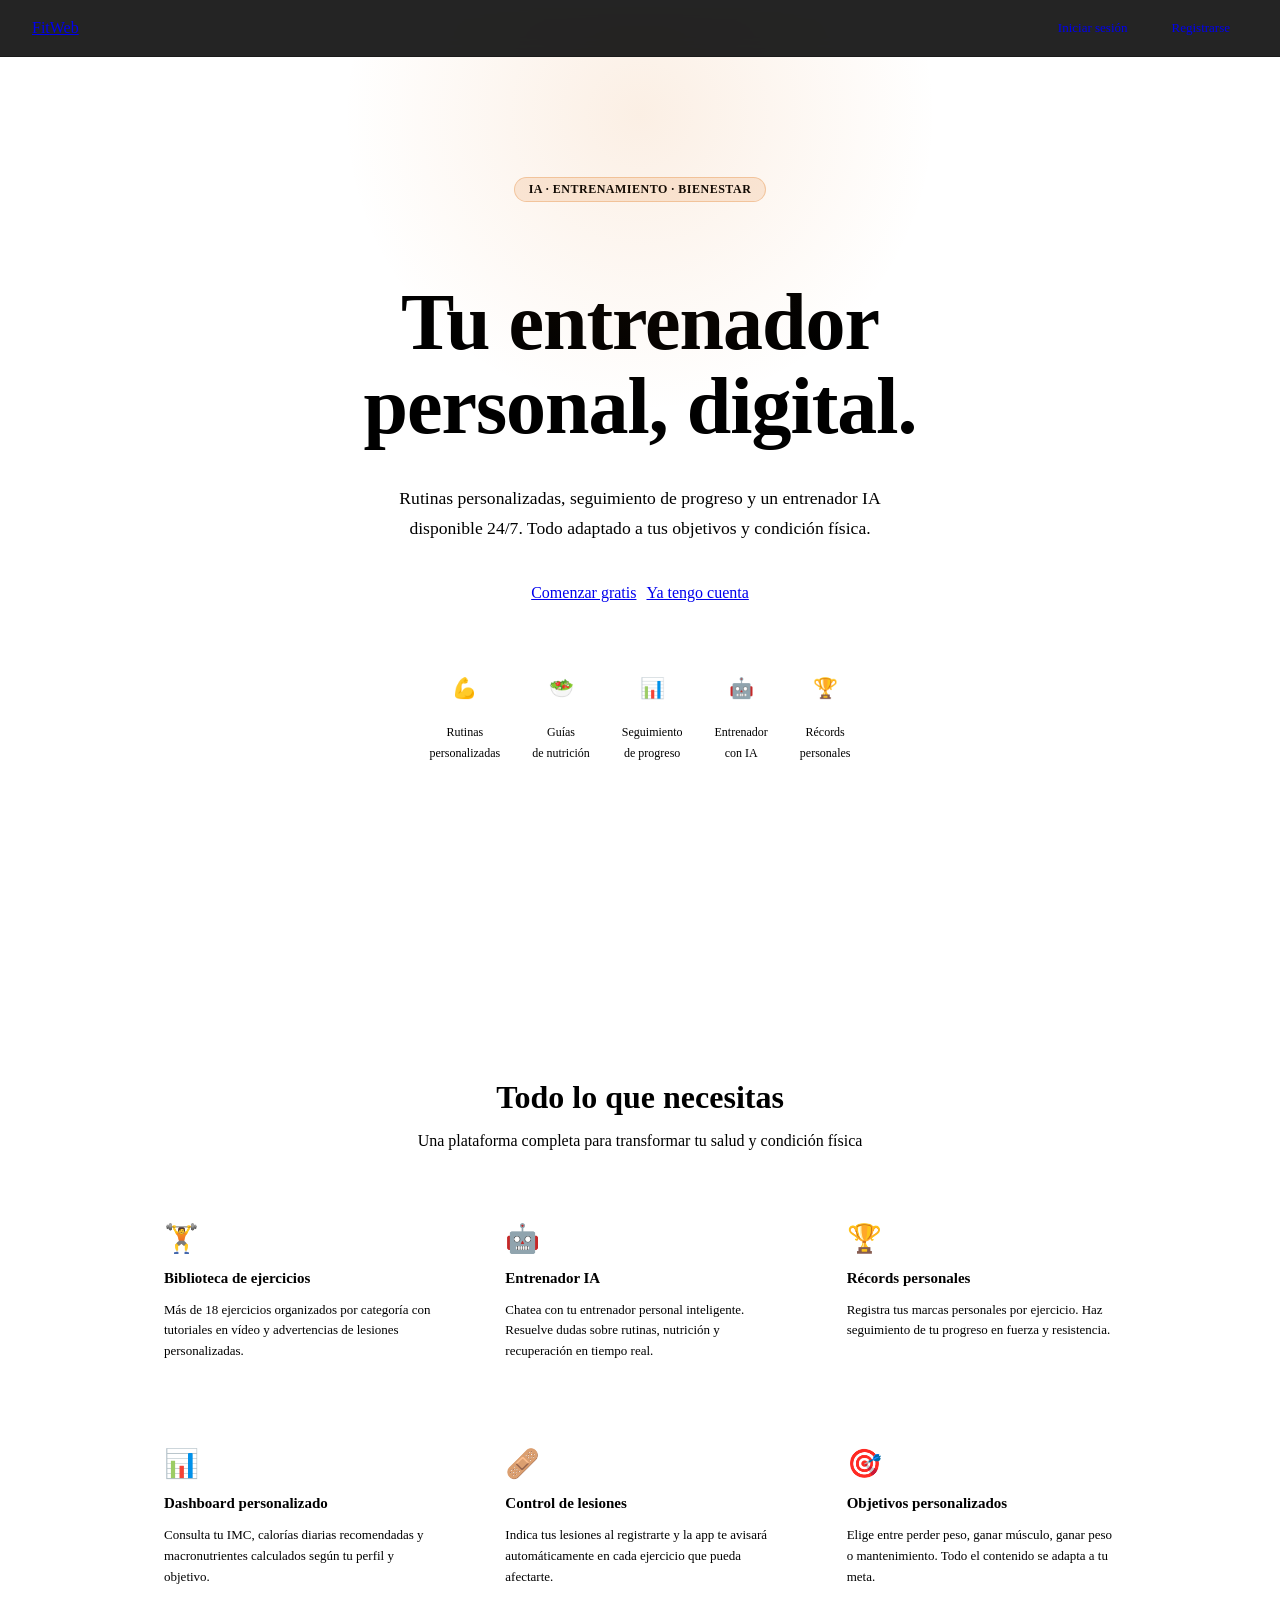
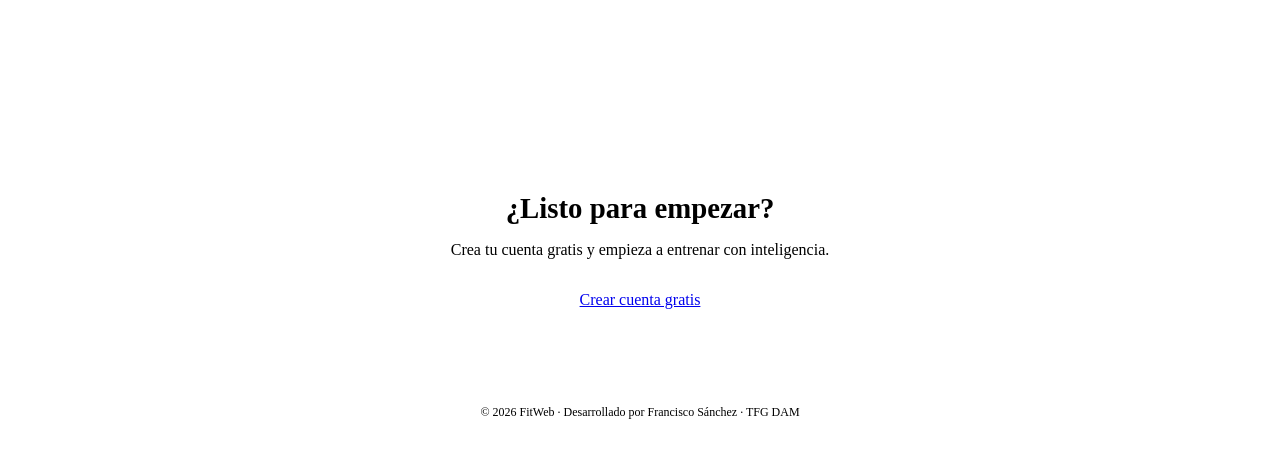
==== src/main/resources/static/index.html @ 60fb47d3 "version tfg 15-04" ====
<!DOCTYPE html>
<html lang="es">
<head>
    <meta charset="UTF-8"/>
    <meta name="viewport" content="width=device-width,initial-scale=1"/>
    <title>FitWeb — Tu entrenador personal digital</title>
    <link rel="stylesheet" href="/css/styles.css"/>
    <style>
        header{position:fixed;top:0;left:0;right:0;z-index:100;background:rgba(13,13,13,.9);backdrop-filter:blur(8px);border-bottom:1px solid #1a1a1a;padding:0 2rem;height:56px;display:flex;align-items:center;justify-content:space-between}
        .hero{min-height:100vh;display:flex;flex-direction:column;align-items:center;justify-content:center;text-align:center;padding:2rem;position:relative;overflow:hidden}
        .hero::before{content:'';position:absolute;top:-20%;left:50%;transform:translateX(-50%);width:600px;height:600px;background:radial-gradient(circle,rgba(224,123,34,.12) 0%,transparent 70%);pointer-events:none}
        .hero-tag{background:rgba(224,123,34,.15);border:1px solid rgba(224,123,34,.3);color:var(--accent3);padding:4px 14px;border-radius:20px;font-size:12px;font-weight:600;letter-spacing:.5px;text-transform:uppercase;margin-bottom:1.5rem;display:inline-block}
        .hero h1{font-size:clamp(2.5rem,7vw,5rem);font-weight:800;line-height:1.05;letter-spacing:-1px;margin-bottom:1.2rem}
        .hero h1 span{color:var(--accent)}
        .hero p{font-size:1.1rem;color:var(--text2);max-width:500px;line-height:1.7;margin-bottom:2.5rem}
        .hero-btns{display:flex;gap:10px;flex-wrap:wrap;justify-content:center}
        .hero-features{display:flex;gap:2rem;margin-top:4rem;flex-wrap:wrap;justify-content:center}
        .hf{text-align:center}
        .hf-icon{width:44px;height:44px;background:var(--bg3);border:1px solid var(--border);border-radius:var(--radius);display:flex;align-items:center;justify-content:center;margin:0 auto 8px;font-size:20px}
        .hf p{font-size:12px;color:var(--text2)}

        /* Sección features */
        .features-section{padding:5rem 2rem;max-width:1000px;margin:0 auto}
        .features-section h2{font-size:2rem;font-weight:800;text-align:center;margin-bottom:.8rem}
        .features-section .sub{text-align:center;color:var(--text2);margin-bottom:3rem}
        .features-grid{display:grid;grid-template-columns:repeat(auto-fit,minmax(280px,1fr));gap:1.5rem}
        .feature-card{background:var(--bg2);border:1px solid var(--border);border-radius:var(--radius);padding:1.5rem}
        .feature-card .fc-icon{font-size:28px;margin-bottom:.8rem}
        .feature-card h3{font-size:15px;font-weight:700;margin-bottom:.5rem}
        .feature-card p{font-size:13px;color:var(--text2);line-height:1.6}

        /* CTA final */
        .cta-section{text-align:center;padding:4rem 2rem;border-top:1px solid var(--border)}
        .cta-section h2{font-size:1.8rem;font-weight:800;margin-bottom:.8rem}
        .cta-section p{color:var(--text2);margin-bottom:2rem}

        footer{text-align:center;padding:2rem;border-top:1px solid var(--border);color:var(--text3);font-size:12px}
    </style>
</head>
<body>

<header>
    <a href="/index.html" class="logo">Fit<span>Web</span></a>
    <div style="display:flex;gap:8px">
        <a href="/login.html" class="btn-outline" style="padding:7px 18px;font-size:13px;text-decoration:none">Iniciar sesión</a>
        <a href="/login.html?tab=register" class="btn-primary" style="padding:7px 18px;font-size:13px;text-decoration:none">Registrarse</a>
    </div>
</header>

<div class="hero">
    <div class="hero-tag">IA · Entrenamiento · Bienestar</div>
    <h1>Tu entrenador<br><span>personal, digital.</span></h1>
    <p>Rutinas personalizadas, seguimiento de progreso y un entrenador IA disponible 24/7. Todo adaptado a tus objetivos y condición física.</p>
    <div class="hero-btns">
        <a href="/login.html?tab=register" class="btn-primary">Comenzar gratis</a>
        <a href="/login.html" class="btn-outline">Ya tengo cuenta</a>
    </div>
    <div class="hero-features">
        <div class="hf"><div class="hf-icon">💪</div><p>Rutinas<br>personalizadas</p></div>
        <div class="hf"><div class="hf-icon">🥗</div><p>Guías<br>de nutrición</p></div>
        <div class="hf"><div class="hf-icon">📊</div><p>Seguimiento<br>de progreso</p></div>
        <div class="hf"><div class="hf-icon">🤖</div><p>Entrenador<br>con IA</p></div>
        <div class="hf"><div class="hf-icon">🏆</div><p>Récords<br>personales</p></div>
    </div>
</div>

<div class="features-section">
    <h2>Todo lo que necesitas</h2>
    <p class="sub">Una plataforma completa para transformar tu salud y condición física</p>
    <div class="features-grid">
        <div class="feature-card">
            <div class="fc-icon">🏋️</div>
            <h3>Biblioteca de ejercicios</h3>
            <p>Más de 18 ejercicios organizados por categoría con tutoriales en vídeo y advertencias de lesiones personalizadas.</p>
        </div>
        <div class="feature-card">
            <div class="fc-icon">🤖</div>
            <h3>Entrenador IA</h3>
            <p>Chatea con tu entrenador personal inteligente. Resuelve dudas sobre rutinas, nutrición y recuperación en tiempo real.</p>
        </div>
        <div class="feature-card">
            <div class="fc-icon">🏆</div>
            <h3>Récords personales</h3>
            <p>Registra tus marcas personales por ejercicio. Haz seguimiento de tu progreso en fuerza y resistencia.</p>
        </div>
        <div class="feature-card">
            <div class="fc-icon">📊</div>
            <h3>Dashboard personalizado</h3>
            <p>Consulta tu IMC, calorías diarias recomendadas y macronutrientes calculados según tu perfil y objetivo.</p>
        </div>
        <div class="feature-card">
            <div class="fc-icon">🩹</div>
            <h3>Control de lesiones</h3>
            <p>Indica tus lesiones al registrarte y la app te avisará automáticamente en cada ejercicio que pueda afectarte.</p>
        </div>
        <div class="feature-card">
            <div class="fc-icon">🎯</div>
            <h3>Objetivos personalizados</h3>
            <p>Elige entre perder peso, ganar músculo, ganar peso o mantenimiento. Todo el contenido se adapta a tu meta.</p>
        </div>
    </div>
</div>

<div class="cta-section">
    <h2>¿Listo para empezar?</h2>
    <p>Crea tu cuenta gratis y empieza a entrenar con inteligencia.</p>
    <a href="/login.html?tab=register" class="btn-primary">Crear cuenta gratis</a>
</div>

<footer>
    © 2026 FitWeb · Desarrollado por Francisco Sánchez · TFG DAM
</footer>

<script src="/js/auth.js"></script>
<script>
    // Si ya está logueado, redirigir al menú
    if (getUser()) window.location.href = '/menu.html';
</script>
</body>
</html>
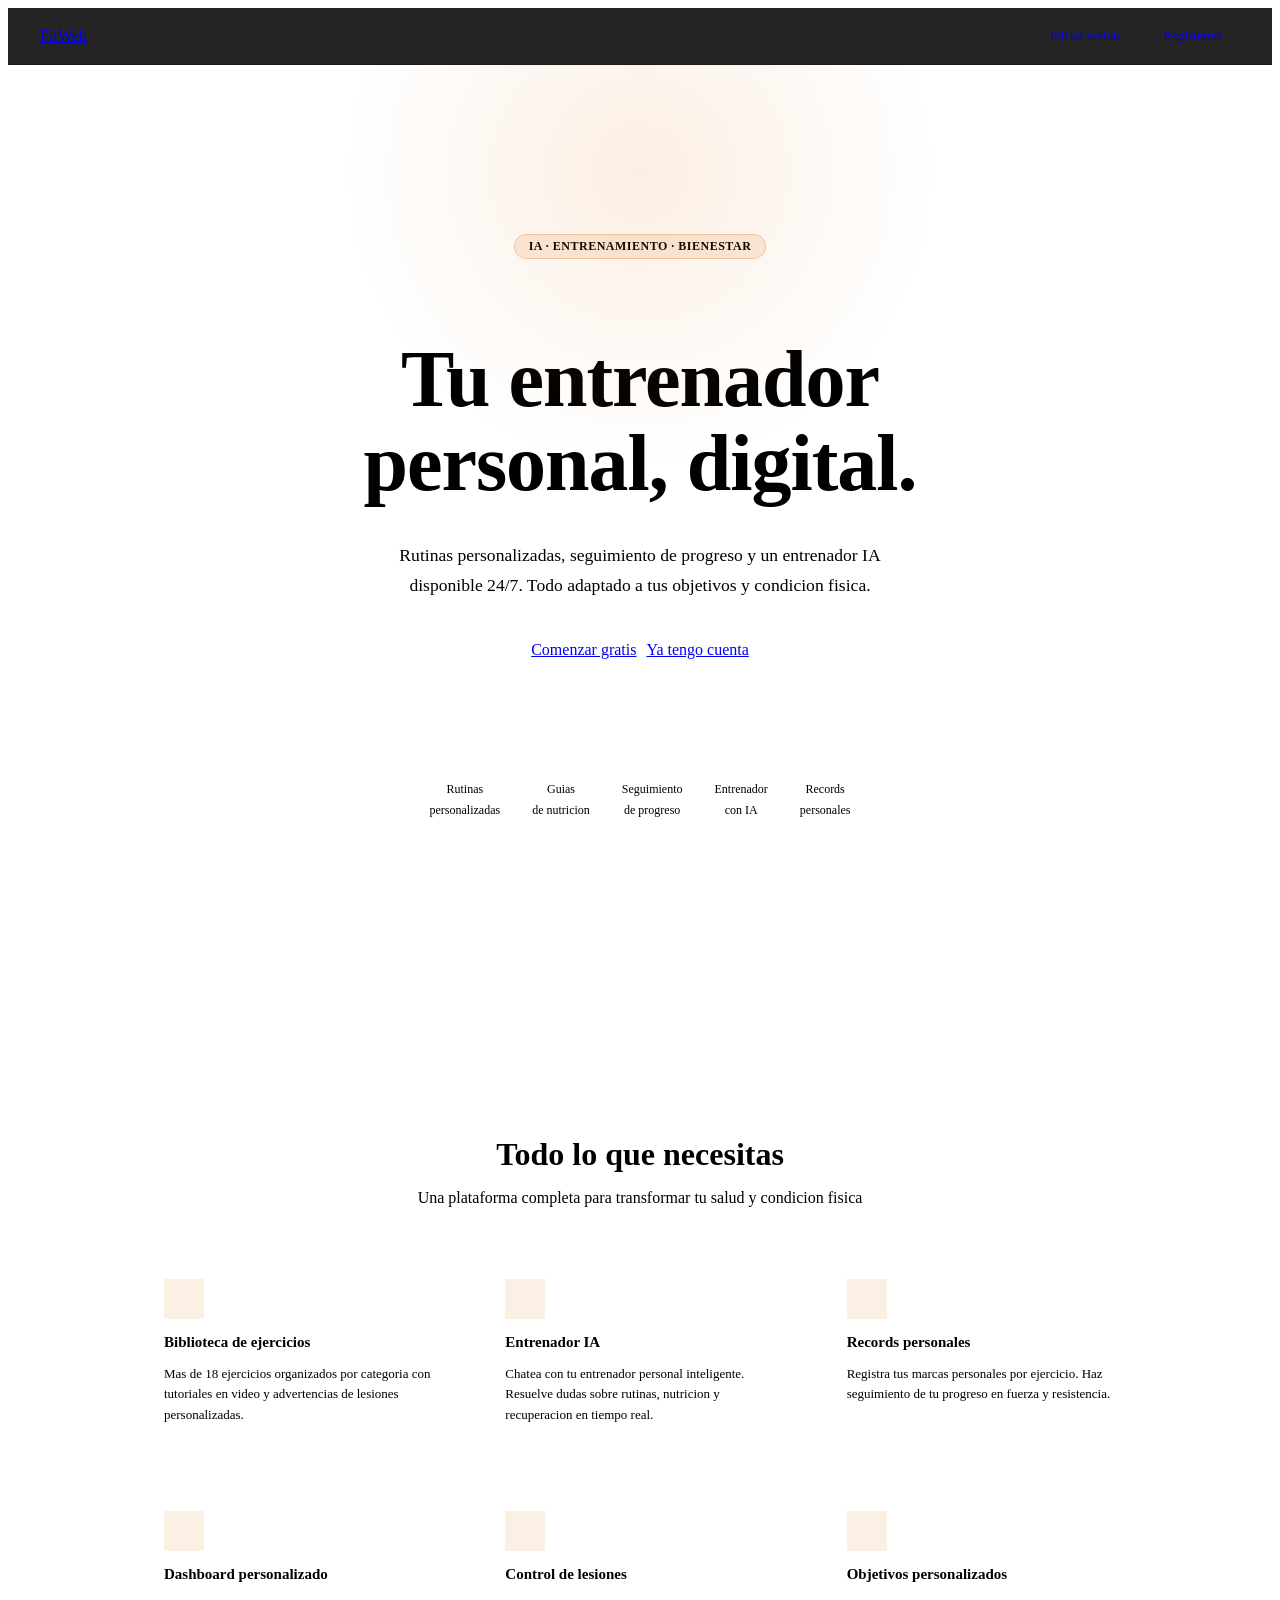
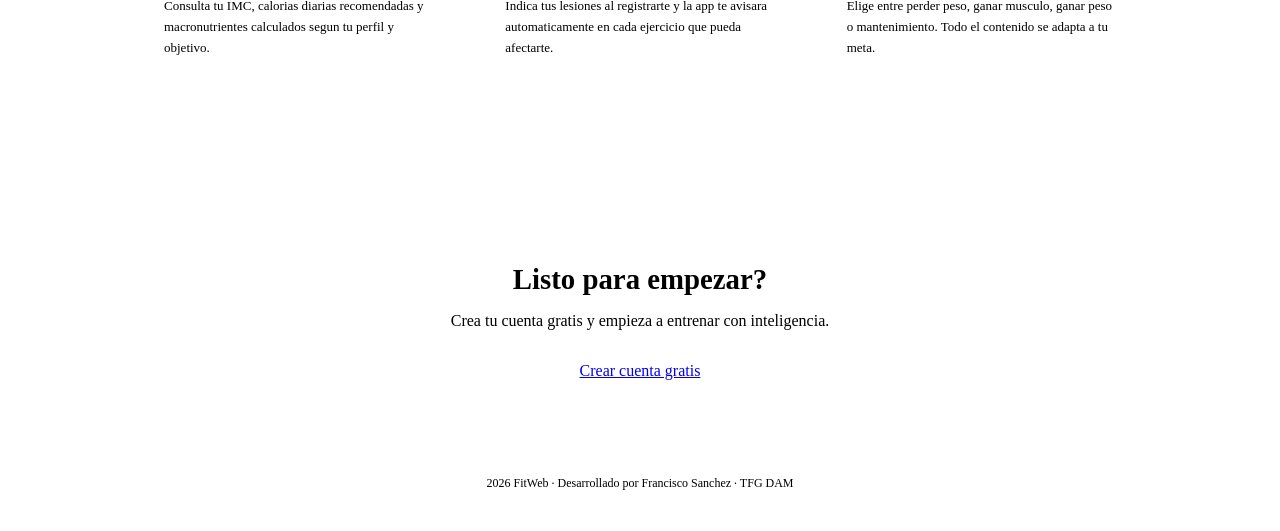
==== commit 25147d25: "añadimos las dietas, arreglamos mas bugs vsuales" ====
--- a/src/main/resources/static/index.html
+++ b/src/main/resources/static/index.html
@@ -6,7 +6,7 @@
     <title>FitWeb — Tu entrenador personal digital</title>
     <link rel="stylesheet" href="/css/styles.css"/>
     <style>
-        header{position:fixed;top:0;left:0;right:0;z-index:100;background:rgba(13,13,13,.9);backdrop-filter:blur(8px);border-bottom:1px solid #1a1a1a;padding:0 2rem;height:56px;display:flex;align-items:center;justify-content:space-between}
+        header{position:sticky;top:0;z-index:100;background:rgba(13,13,13,.9);backdrop-filter:blur(8px);border-bottom:1px solid #1a1a1a;padding:0 2rem;height:56px;display:flex;align-items:center;justify-content:space-between}
         .hero{min-height:100vh;display:flex;flex-direction:column;align-items:center;justify-content:center;text-align:center;padding:2rem;position:relative;overflow:hidden}
         .hero::before{content:'';position:absolute;top:-20%;left:50%;transform:translateX(-50%);width:600px;height:600px;background:radial-gradient(circle,rgba(224,123,34,.12) 0%,transparent 70%);pointer-events:none}
         .hero-tag{background:rgba(224,123,34,.15);border:1px solid rgba(224,123,34,.3);color:var(--accent3);padding:4px 14px;border-radius:20px;font-size:12px;font-weight:600;letter-spacing:.5px;text-transform:uppercase;margin-bottom:1.5rem;display:inline-block}
@@ -16,24 +16,21 @@
         .hero-btns{display:flex;gap:10px;flex-wrap:wrap;justify-content:center}
         .hero-features{display:flex;gap:2rem;margin-top:4rem;flex-wrap:wrap;justify-content:center}
         .hf{text-align:center}
-        .hf-icon{width:44px;height:44px;background:var(--bg3);border:1px solid var(--border);border-radius:var(--radius);display:flex;align-items:center;justify-content:center;margin:0 auto 8px;font-size:20px}
+        .hf-icon{width:44px;height:44px;background:var(--bg3);border:1px solid var(--border);border-radius:var(--radius);display:flex;align-items:center;justify-content:center;margin:0 auto 8px}
+        .hf-icon svg{width:22px;height:22px;stroke:var(--accent);fill:none;stroke-width:1.8;stroke-linecap:round;stroke-linejoin:round}
         .hf p{font-size:12px;color:var(--text2)}
-
-        /* Sección features */
         .features-section{padding:5rem 2rem;max-width:1000px;margin:0 auto}
         .features-section h2{font-size:2rem;font-weight:800;text-align:center;margin-bottom:.8rem}
         .features-section .sub{text-align:center;color:var(--text2);margin-bottom:3rem}
         .features-grid{display:grid;grid-template-columns:repeat(auto-fit,minmax(280px,1fr));gap:1.5rem}
         .feature-card{background:var(--bg2);border:1px solid var(--border);border-radius:var(--radius);padding:1.5rem}
-        .feature-card .fc-icon{font-size:28px;margin-bottom:.8rem}
+        .feature-card .fc-icon{width:40px;height:40px;background:rgba(224,123,34,.12);border-radius:var(--radius2);display:flex;align-items:center;justify-content:center;margin-bottom:.8rem}
+        .feature-card .fc-icon svg{width:20px;height:20px;stroke:var(--accent);fill:none;stroke-width:2;stroke-linecap:round;stroke-linejoin:round}
         .feature-card h3{font-size:15px;font-weight:700;margin-bottom:.5rem}
         .feature-card p{font-size:13px;color:var(--text2);line-height:1.6}
-
-        /* CTA final */
         .cta-section{text-align:center;padding:4rem 2rem;border-top:1px solid var(--border)}
         .cta-section h2{font-size:1.8rem;font-weight:800;margin-bottom:.8rem}
         .cta-section p{color:var(--text2);margin-bottom:2rem}
-
         footer{text-align:center;padding:2rem;border-top:1px solid var(--border);color:var(--text3);font-size:12px}
     </style>
 </head>
@@ -42,7 +39,7 @@
 <header>
     <a href="/index.html" class="logo">Fit<span>Web</span></a>
     <div style="display:flex;gap:8px">
-        <a href="/login.html" class="btn-outline" style="padding:7px 18px;font-size:13px;text-decoration:none">Iniciar sesión</a>
+        <a href="/login.html" class="btn-outline" style="padding:7px 18px;font-size:13px;text-decoration:none">Iniciar sesion</a>
         <a href="/login.html?tab=register" class="btn-primary" style="padding:7px 18px;font-size:13px;text-decoration:none">Registrarse</a>
     </div>
 </header>
@@ -50,70 +47,84 @@
 <div class="hero">
     <div class="hero-tag">IA · Entrenamiento · Bienestar</div>
     <h1>Tu entrenador<br><span>personal, digital.</span></h1>
-    <p>Rutinas personalizadas, seguimiento de progreso y un entrenador IA disponible 24/7. Todo adaptado a tus objetivos y condición física.</p>
+    <p>Rutinas personalizadas, seguimiento de progreso y un entrenador IA disponible 24/7. Todo adaptado a tus objetivos y condicion fisica.</p>
     <div class="hero-btns">
         <a href="/login.html?tab=register" class="btn-primary">Comenzar gratis</a>
         <a href="/login.html" class="btn-outline">Ya tengo cuenta</a>
     </div>
     <div class="hero-features">
-        <div class="hf"><div class="hf-icon">💪</div><p>Rutinas<br>personalizadas</p></div>
-        <div class="hf"><div class="hf-icon">🥗</div><p>Guías<br>de nutrición</p></div>
-        <div class="hf"><div class="hf-icon">📊</div><p>Seguimiento<br>de progreso</p></div>
-        <div class="hf"><div class="hf-icon">🤖</div><p>Entrenador<br>con IA</p></div>
-        <div class="hf"><div class="hf-icon">🏆</div><p>Récords<br>personales</p></div>
+        <div class="hf">
+            <div class="hf-icon"><svg viewBox="0 0 24 24"><path d="M6 4v16M18 4v16M3 8h3M18 8h3M3 16h3M18 16h3M6 12h12"/></svg></div>
+            <p>Rutinas<br>personalizadas</p>
+        </div>
+        <div class="hf">
+            <div class="hf-icon"><svg viewBox="0 0 24 24"><path d="M3 11l19-9-9 19-2-8-8-2z"/></svg></div>
+            <p>Guias<br>de nutricion</p>
+        </div>
+        <div class="hf">
+            <div class="hf-icon"><svg viewBox="0 0 24 24"><polyline points="22 12 18 12 15 21 9 3 6 12 2 12"/></svg></div>
+            <p>Seguimiento<br>de progreso</p>
+        </div>
+        <div class="hf">
+            <div class="hf-icon"><svg viewBox="0 0 24 24"><rect x="3" y="11" width="18" height="10" rx="2"/><circle cx="12" cy="5" r="2"/><path d="M12 7v4M8 15h.01M12 15h.01M16 15h.01"/></svg></div>
+            <p>Entrenador<br>con IA</p>
+        </div>
+        <div class="hf">
+            <div class="hf-icon"><svg viewBox="0 0 24 24"><circle cx="12" cy="8" r="6"/><path d="M15.477 12.89L17 22l-5-3-5 3 1.523-9.11"/></svg></div>
+            <p>Records<br>personales</p>
+        </div>
     </div>
 </div>
 
 <div class="features-section">
     <h2>Todo lo que necesitas</h2>
-    <p class="sub">Una plataforma completa para transformar tu salud y condición física</p>
+    <p class="sub">Una plataforma completa para transformar tu salud y condicion fisica</p>
     <div class="features-grid">
         <div class="feature-card">
-            <div class="fc-icon">🏋️</div>
+            <div class="fc-icon"><svg viewBox="0 0 24 24"><path d="M6 4v16M18 4v16M3 8h3M18 8h3M3 16h3M18 16h3M6 12h12"/></svg></div>
             <h3>Biblioteca de ejercicios</h3>
-            <p>Más de 18 ejercicios organizados por categoría con tutoriales en vídeo y advertencias de lesiones personalizadas.</p>
+            <p>Mas de 18 ejercicios organizados por categoria con tutoriales en video y advertencias de lesiones personalizadas.</p>
         </div>
         <div class="feature-card">
-            <div class="fc-icon">🤖</div>
+            <div class="fc-icon"><svg viewBox="0 0 24 24"><rect x="3" y="11" width="18" height="10" rx="2"/><circle cx="12" cy="5" r="2"/><path d="M12 7v4M8 15h.01M12 15h.01M16 15h.01"/></svg></div>
             <h3>Entrenador IA</h3>
-            <p>Chatea con tu entrenador personal inteligente. Resuelve dudas sobre rutinas, nutrición y recuperación en tiempo real.</p>
+            <p>Chatea con tu entrenador personal inteligente. Resuelve dudas sobre rutinas, nutricion y recuperacion en tiempo real.</p>
         </div>
         <div class="feature-card">
-            <div class="fc-icon">🏆</div>
-            <h3>Récords personales</h3>
+            <div class="fc-icon"><svg viewBox="0 0 24 24"><circle cx="12" cy="8" r="6"/><path d="M15.477 12.89L17 22l-5-3-5 3 1.523-9.11"/></svg></div>
+            <h3>Records personales</h3>
             <p>Registra tus marcas personales por ejercicio. Haz seguimiento de tu progreso en fuerza y resistencia.</p>
         </div>
         <div class="feature-card">
-            <div class="fc-icon">📊</div>
+            <div class="fc-icon"><svg viewBox="0 0 24 24"><polyline points="22 12 18 12 15 21 9 3 6 12 2 12"/></svg></div>
             <h3>Dashboard personalizado</h3>
-            <p>Consulta tu IMC, calorías diarias recomendadas y macronutrientes calculados según tu perfil y objetivo.</p>
+            <p>Consulta tu IMC, calorias diarias recomendadas y macronutrientes calculados segun tu perfil y objetivo.</p>
         </div>
         <div class="feature-card">
-            <div class="fc-icon">🩹</div>
+            <div class="fc-icon"><svg viewBox="0 0 24 24"><path d="M10.29 3.86L1.82 18a2 2 0 0 0 1.71 3h16.94a2 2 0 0 0 1.71-3L13.71 3.86a2 2 0 0 0-3.42 0z"/><line x1="12" y1="9" x2="12" y2="13"/><line x1="12" y1="17" x2="12.01" y2="17"/></svg></div>
             <h3>Control de lesiones</h3>
-            <p>Indica tus lesiones al registrarte y la app te avisará automáticamente en cada ejercicio que pueda afectarte.</p>
+            <p>Indica tus lesiones al registrarte y la app te avisara automaticamente en cada ejercicio que pueda afectarte.</p>
         </div>
         <div class="feature-card">
-            <div class="fc-icon">🎯</div>
+            <div class="fc-icon"><svg viewBox="0 0 24 24"><circle cx="12" cy="12" r="10"/><polyline points="12 6 12 12 16 14"/></svg></div>
             <h3>Objetivos personalizados</h3>
-            <p>Elige entre perder peso, ganar músculo, ganar peso o mantenimiento. Todo el contenido se adapta a tu meta.</p>
+            <p>Elige entre perder peso, ganar musculo, ganar peso o mantenimiento. Todo el contenido se adapta a tu meta.</p>
         </div>
     </div>
 </div>
 
 <div class="cta-section">
-    <h2>¿Listo para empezar?</h2>
+    <h2>Listo para empezar?</h2>
     <p>Crea tu cuenta gratis y empieza a entrenar con inteligencia.</p>
     <a href="/login.html?tab=register" class="btn-primary">Crear cuenta gratis</a>
 </div>
 
 <footer>
-    © 2026 FitWeb · Desarrollado por Francisco Sánchez · TFG DAM
+    2026 FitWeb · Desarrollado por Francisco Sanchez · TFG DAM
 </footer>
 
 <script src="/js/auth.js"></script>
 <script>
-    // Si ya está logueado, redirigir al menú
     if (getUser()) window.location.href = '/menu.html';
 </script>
 </body>
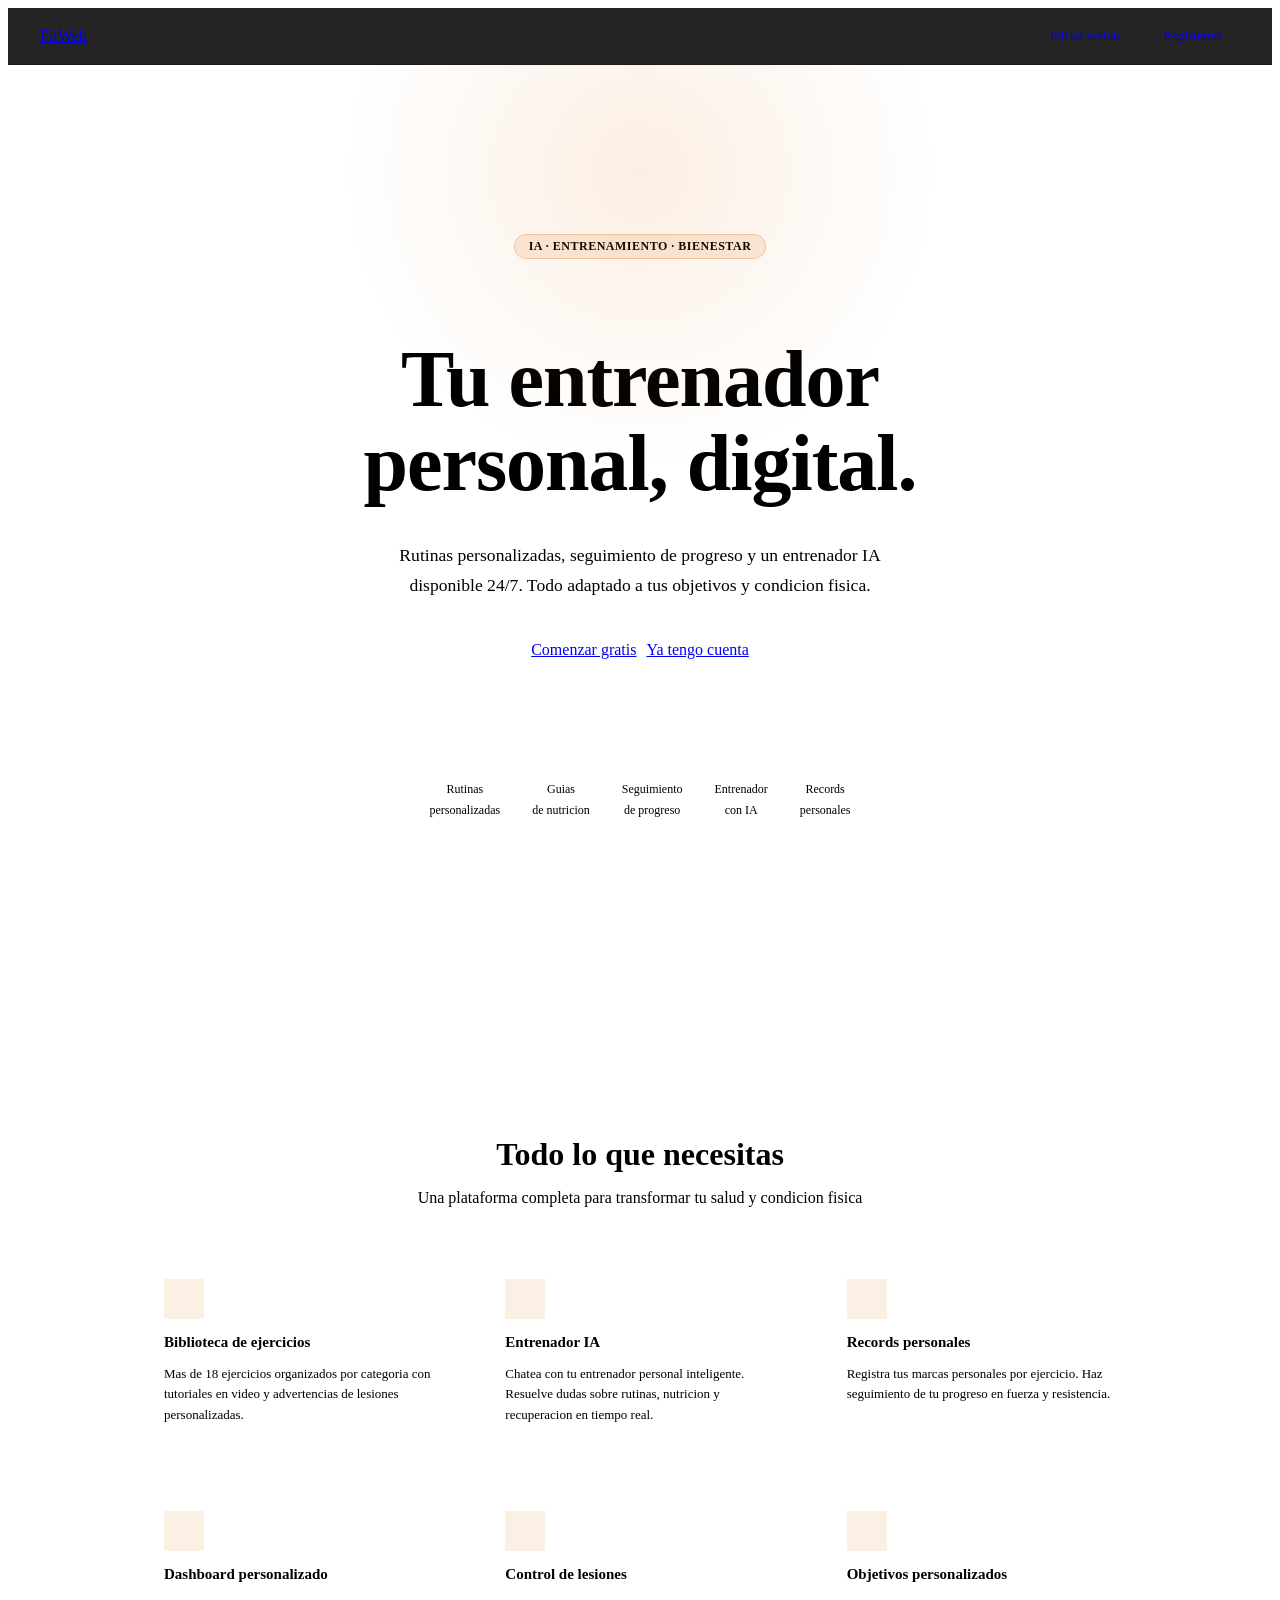
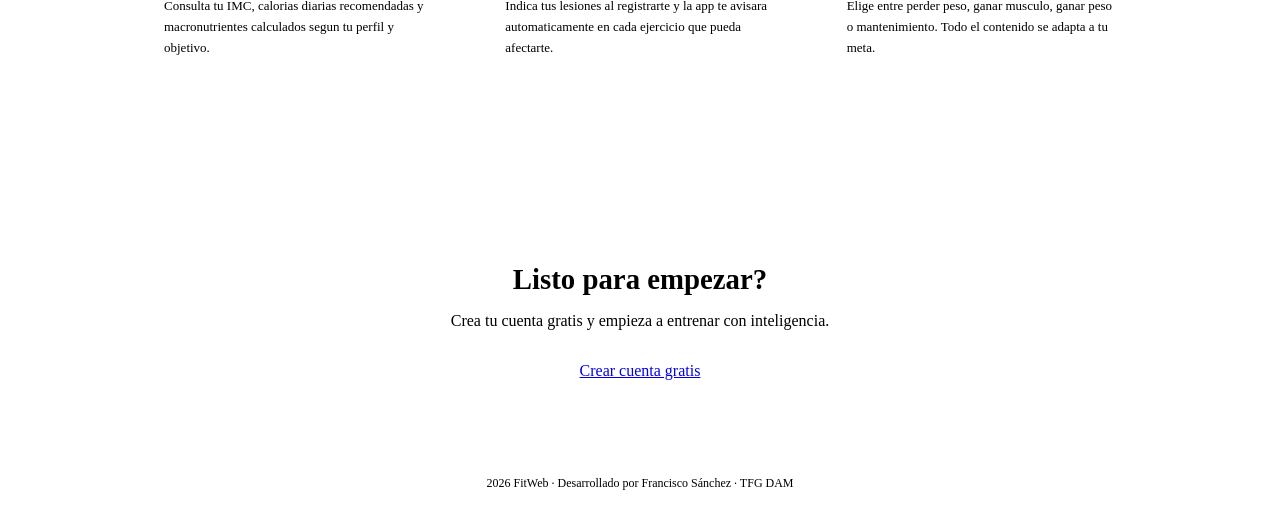
==== commit 462d6525: "perfección de la webApp" ====
--- a/src/main/resources/static/index.html
+++ b/src/main/resources/static/index.html
@@ -120,7 +120,7 @@
 </div>
 
 <footer>
-    2026 FitWeb · Desarrollado por Francisco Sanchez · TFG DAM
+    2026 FitWeb · Desarrollado por Francisco Sánchez · TFG DAM
 </footer>
 
 <script src="/js/auth.js"></script>
